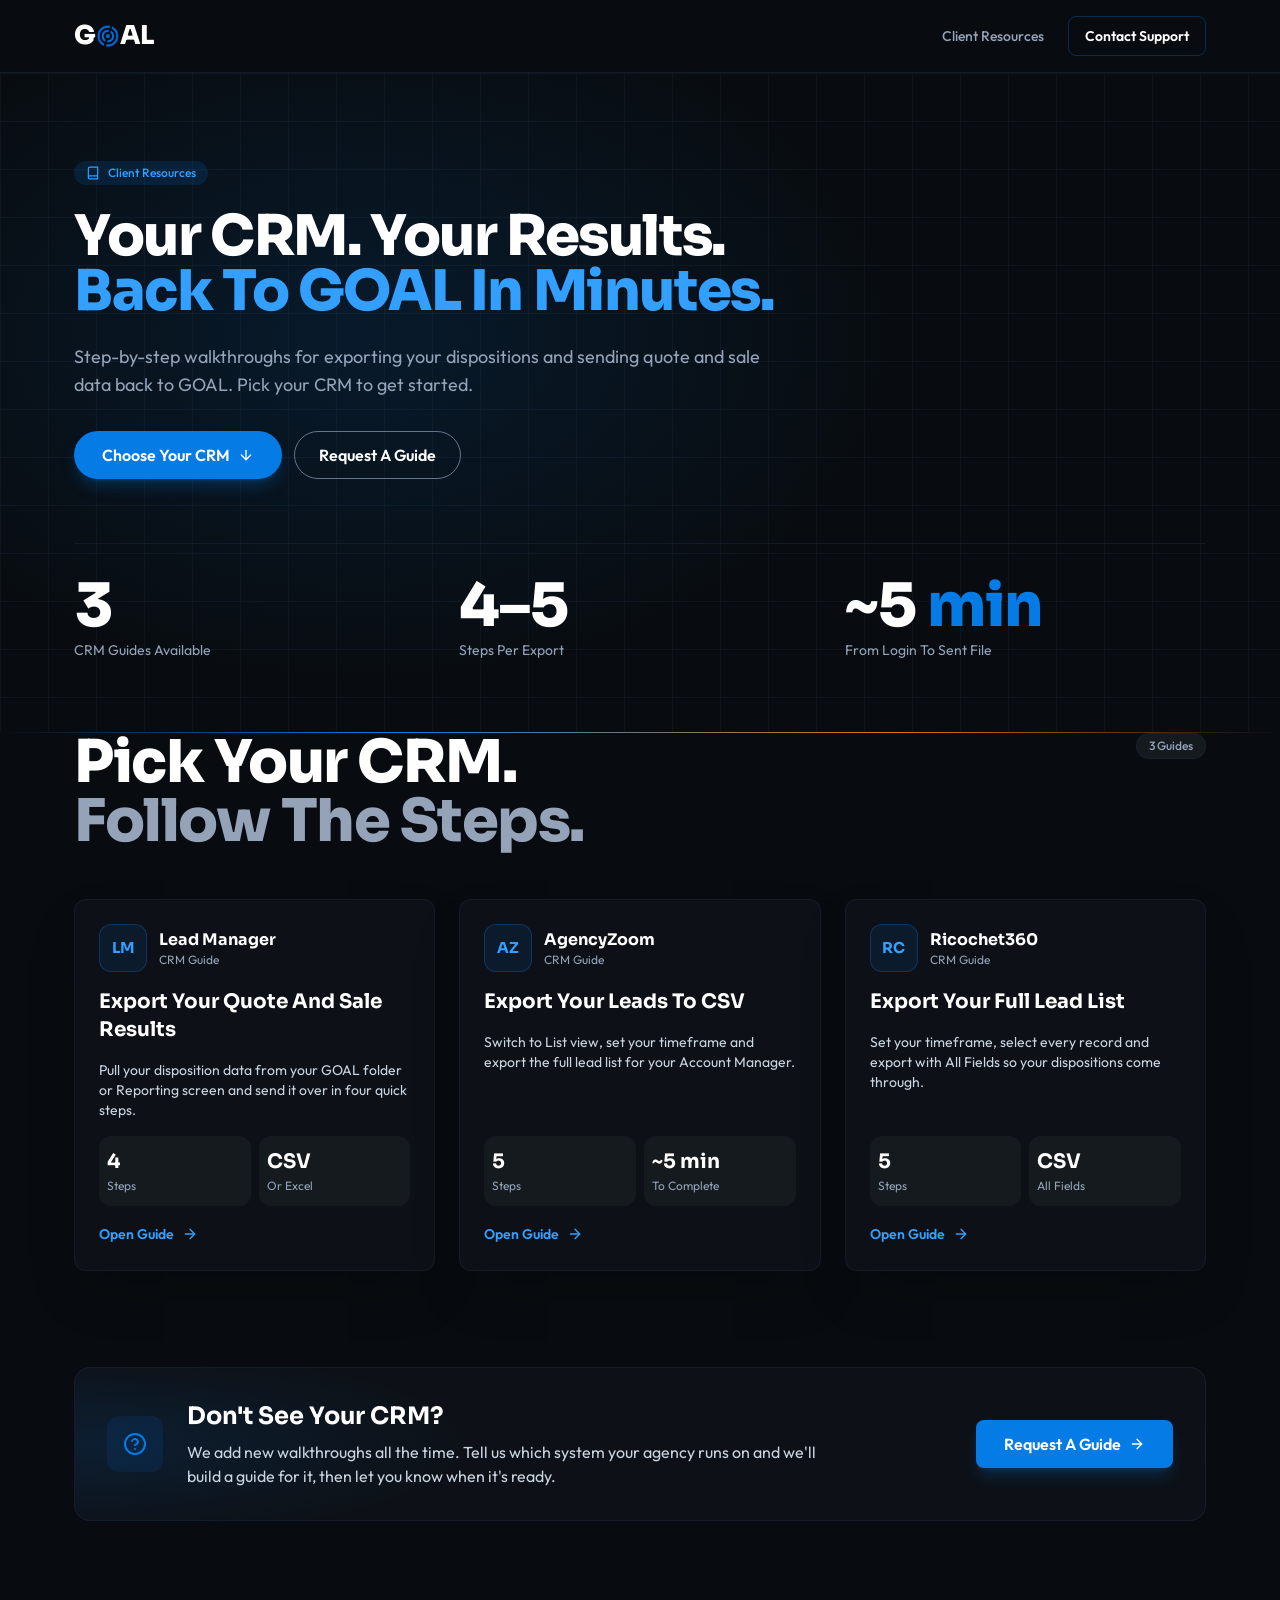
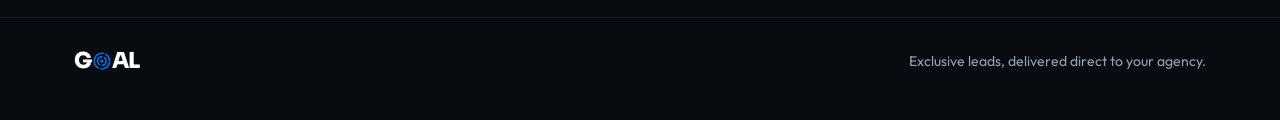
==== index.html @ 24ec017e "Initial commit: lead export guides for Stephanie Ko Co-Authored-By: Claude Opus 5.5 <noreply@anthrop" ====
<!DOCTYPE html>
<html lang="en">
<head>
<meta charset="UTF-8">
<meta name="viewport" content="width=device-width, initial-scale=1.0">
<title>GOAL — Client Guides</title>
<meta name="description" content="Step-by-step guides for exporting your dispositions and sending quote and sale data back to GOAL.">
<meta name="theme-color" content="#080c10">
<link rel="icon" type="image/png" href="assets/goal-mark.png">
<link rel="preconnect" href="https://fonts.googleapis.com">
<link rel="preconnect" href="https://fonts.gstatic.com" crossorigin>
<link href="https://fonts.googleapis.com/css2?family=Outfit:wght@400;500;600&family=Sora:wght@600;700;800&display=swap" rel="stylesheet">
<link rel="stylesheet" href="assets/goal.css">
</head>
<body>

<header class="site-header">
  <div class="container">
    <a class="logo" href="index.html" aria-label="GOAL Client Guides home">G<img src="assets/goal-mark.png" alt="">AL</a>
    <nav aria-label="Primary">
      <span class="meta">Client Resources</span>
      <a class="btn btn-outline btn-sm" href="mailto:support@checkoutgoal.com">Contact Support</a>
    </nav>
  </div>
</header>

<section class="hero">
  <div class="container">
    <span class="badge">
      <svg viewBox="0 0 24 24" fill="none" stroke="currentColor" stroke-width="2" stroke-linecap="round" stroke-linejoin="round" aria-hidden="true"><path d="M4 19.5v-15A2.5 2.5 0 0 1 6.5 2H20v20H6.5a2.5 2.5 0 0 1 0-5H20"/></svg>
      Client Resources
    </span>
    <h1 class="display-lg">Your CRM. Your Results.<br><span class="accent">Back To GOAL In Minutes.</span></h1>
    <p class="lead">Step-by-step walkthroughs for exporting your dispositions and sending quote and sale data back to GOAL. Pick your CRM to get started.</p>
    <div class="actions">
      <a class="btn btn-primary btn-pill" href="#guides">Choose Your CRM
        <svg viewBox="0 0 24 24" fill="none" stroke="currentColor" stroke-width="2" stroke-linecap="round" stroke-linejoin="round" aria-hidden="true"><path d="M12 5v14"/><path d="m19 12-7 7-7-7"/></svg>
      </a>
      <a class="btn btn-ghost btn-pill" href="#request">Request A Guide</a>
    </div>
    <div class="stats">
      <div class="stat"><div class="value">3</div><div class="label">CRM Guides Available</div></div>
      <div class="stat"><div class="value">4–5</div><div class="label">Steps Per Export</div></div>
      <div class="stat"><div class="value">~5<span> min</span></div><div class="label">From Login To Sent File</div></div>
    </div>
  </div>
</section>

<div class="divider" aria-hidden="true"></div>

<main id="guides" class="container">
  <div class="section-head">
    <h2 class="display-xl">Pick Your CRM.<br><span class="muted">Follow The Steps.</span></h2>
    <span class="badge neutral">3 Guides</span>
  </div>

  <div class="grid">

    <a class="guide-card" href="lead-manager-export.html">
      <div class="toprow">
        <div class="mono" aria-hidden="true">LM</div>
        <div class="crm"><span class="name">Lead Manager</span><small>CRM Guide</small></div>
      </div>
      <h3>Export Your Quote And Sale Results</h3>
      <p>Pull your disposition data from your GOAL folder or Reporting screen and send it over in four quick steps.</p>
      <div class="tiles">
        <div class="tile"><span class="v">4</span><span class="l">Steps</span></div>
        <div class="tile"><span class="v">CSV</span><span class="l">Or Excel</span></div>
      </div>
      <span class="open-link">Open Guide
        <svg viewBox="0 0 24 24" fill="none" stroke="currentColor" stroke-width="2" stroke-linecap="round" stroke-linejoin="round" aria-hidden="true"><path d="M5 12h14"/><path d="m12 5 7 7-7 7"/></svg>
      </span>
    </a>

    <a class="guide-card" href="agencyzoom-export.html">
      <div class="toprow">
        <div class="mono" aria-hidden="true">AZ</div>
        <div class="crm"><span class="name">AgencyZoom</span><small>CRM Guide</small></div>
      </div>
      <h3>Export Your Leads To CSV</h3>
      <p>Switch to List view, set your timeframe and export the full lead list for your Account Manager.</p>
      <div class="tiles">
        <div class="tile"><span class="v">5</span><span class="l">Steps</span></div>
        <div class="tile"><span class="v">~5 min</span><span class="l">To Complete</span></div>
      </div>
      <span class="open-link">Open Guide
        <svg viewBox="0 0 24 24" fill="none" stroke="currentColor" stroke-width="2" stroke-linecap="round" stroke-linejoin="round" aria-hidden="true"><path d="M5 12h14"/><path d="m12 5 7 7-7 7"/></svg>
      </span>
    </a>

    <a class="guide-card" href="ricochet-export.html">
      <div class="toprow">
        <div class="mono" aria-hidden="true">RC</div>
        <div class="crm"><span class="name">Ricochet360</span><small>CRM Guide</small></div>
      </div>
      <h3>Export Your Full Lead List</h3>
      <p>Set your timeframe, select every record and export with All Fields so your dispositions come through.</p>
      <div class="tiles">
        <div class="tile"><span class="v">5</span><span class="l">Steps</span></div>
        <div class="tile"><span class="v">CSV</span><span class="l">All Fields</span></div>
      </div>
      <span class="open-link">Open Guide
        <svg viewBox="0 0 24 24" fill="none" stroke="currentColor" stroke-width="2" stroke-linecap="round" stroke-linejoin="round" aria-hidden="true"><path d="M5 12h14"/><path d="m12 5 7 7-7 7"/></svg>
      </span>
    </a>

  </div>

  <section id="request" class="panel section">
    <div class="icon-tile lg">
      <svg viewBox="0 0 24 24" fill="none" stroke="currentColor" stroke-width="2" stroke-linecap="round" stroke-linejoin="round" aria-hidden="true"><circle cx="12" cy="12" r="10"/><path d="M9.09 9a3 3 0 0 1 5.83 1c0 2-3 3-3 3"/><path d="M12 17h.01"/></svg>
    </div>
    <div class="text">
      <h2>Don't See Your CRM?</h2>
      <p>We add new walkthroughs all the time. Tell us which system your agency runs on and we'll build a guide for it, then let you know when it's ready.</p>
    </div>
    <a class="btn btn-primary" href="mailto:support@checkoutgoal.com?subject=CRM%20guide%20request">Request A Guide
      <svg viewBox="0 0 24 24" fill="none" stroke="currentColor" stroke-width="2" stroke-linecap="round" stroke-linejoin="round" aria-hidden="true"><path d="M5 12h14"/><path d="m12 5 7 7-7 7"/></svg>
    </a>
  </section>
</main>

<footer class="site-footer">
  <div class="container">
    <span class="logo sm">G<img src="assets/goal-mark.png" alt="O">AL</span>
    <p>Exclusive leads, delivered direct to your agency.</p>
  </div>
</footer>

</body>
</html>
---- assets/goal.css ----
/* ==========================================================================
   GOAL design system — shared styles for the Client Guides site
   Tokens from the GOAL design system (dark theme default).
   ========================================================================== */
:root{
  --ground:#080c10; --surface:#0d1117; --surface-raised:#151a1e;
  --border-subtle:rgba(30,41,59,.5); --border-strong:#64748b;
  --ink:#ffffff; --ink-soft:#cbd5e1; --ink-muted:#94a3b8;
  --brand:#057be5; --brand-hover:#1a8cf0; --brand-text:#339fff;
  --brand-tint:rgba(5,123,229,.1); --brand-tint-strong:rgba(5,123,229,.15);
  --brand-border:rgba(5,123,229,.3);
  --accent-amber:#d97706; --success:#22c55e;

  /* light tokens, used for product mockups and example exports */
  --l-ground:#f6f8fc; --l-surface:#ffffff; --l-raised:#ebf0f9; --l-border:#dbe2ec;
  --l-ink:#001020; --l-ink-soft:#334155; --l-ink-muted:#475569;
  --l-brand-text:#0569c4; --l-brand-tint:rgba(5,123,229,.08); --l-success:#15803d;

  --font-display:Sora,"Sora Fallback",system-ui,sans-serif;
  --font-sans:Outfit,"Outfit Fallback",system-ui,sans-serif;

  --radius-xs:4px; --radius-sm:8px; --radius-md:12px; --radius-lg:16px; --radius-full:9999px;

  --shadow-lg:0 20px 25px -5px rgba(0,0,0,.1),0 8px 10px -6px rgba(0,0,0,.1);
  --shadow-card:0 25px 50px -12px rgba(0,0,0,.25);
  --shadow-brand:0 10px 15px -3px rgba(5,123,229,.25),0 4px 6px -4px rgba(5,123,229,.25);
  --glow-brand:0 0 28px -8px rgba(5,123,229,.55);

  --container:1180px;
}

*{box-sizing:border-box;}
html,body{margin:0;padding:0;}
body{background:var(--ground);color:var(--ink);font-family:var(--font-sans);
  font-size:16px;line-height:24px;-webkit-font-smoothing:antialiased;text-rendering:optimizeLegibility;}
h1,h2,h3,p{margin:0;}
img{display:block;}
a{color:var(--brand-text);}
a:hover{color:var(--ink);}
a:focus-visible,button:focus-visible{outline:2px solid var(--brand-text);outline-offset:2px;}
strong{color:var(--ink);font-weight:600;}

.container{max-width:var(--container);margin:0 auto;padding:0 24px;}
@media (max-width:600px){ .container{padding:0 16px;} }

/* ---------- Logo ---------- */
.logo{display:inline-flex;align-items:center;color:var(--ink);text-decoration:none;
  font-family:var(--font-display);font-weight:800;font-size:26px;line-height:1;letter-spacing:-.5px;}
.logo:hover{color:var(--ink);}
.logo img{width:22px;height:22px;margin:0 1px;}
.logo.sm{font-size:22px;}
.logo.sm img{width:18px;height:18px;}

/* ---------- Header ---------- */
.site-header{border-bottom:1px solid var(--border-subtle);}
.site-header .container{min-height:72px;display:flex;align-items:center;justify-content:space-between;
  gap:16px;flex-wrap:wrap;padding-top:12px;padding-bottom:12px;}
.site-header .left{display:flex;align-items:center;gap:24px;flex-wrap:wrap;}
.site-header .meta{font-size:14px;line-height:20px;font-weight:500;color:var(--ink-muted);}
.site-header nav{display:flex;align-items:center;gap:24px;flex-wrap:wrap;}

/* ---------- Buttons ---------- */
.btn{display:inline-flex;align-items:center;gap:8px;min-height:48px;padding:0 28px;
  border-radius:var(--radius-sm);font-family:var(--font-sans);font-size:16px;font-weight:600;
  text-decoration:none;white-space:nowrap;transition:background .15s,border-color .15s,color .15s;}
.btn svg{width:16px;height:16px;flex-shrink:0;}
.btn-primary{background:var(--brand);color:#fff;box-shadow:var(--shadow-brand);}
.btn-primary:hover{background:var(--brand-hover);color:#fff;}
.btn-ghost{border:1px solid var(--border-strong);color:var(--ink);padding:0 24px;}
.btn-ghost:hover{background:var(--brand-tint);color:var(--ink);}
.btn-pill{border-radius:var(--radius-full);}
.btn-sm{min-height:40px;padding:0 16px;font-size:14px;}
.btn-outline{border:1px solid var(--brand-border);color:var(--ink);}
.btn-outline:hover{background:var(--brand-tint);color:var(--ink);}
.back-link{display:inline-flex;align-items:center;gap:8px;min-height:40px;padding:0 14px;
  border:1px solid var(--border-subtle);border-radius:var(--radius-sm);background:var(--surface);
  color:var(--ink);font-size:14px;font-weight:600;text-decoration:none;}
.back-link:hover{border-color:var(--border-strong);color:var(--ink);}
.back-link svg{width:16px;height:16px;}

/* ---------- Hero ---------- */
.hero{background-color:var(--ground);
  background-image:radial-gradient(ellipse 60% 75% at 28% 40%,rgba(5,123,229,.13),rgba(5,123,229,0) 70%),
    linear-gradient(rgba(30,41,59,.28) 1px,transparent 1px),
    linear-gradient(90deg,rgba(30,41,59,.28) 1px,transparent 1px);
  background-size:100% 100%,48px 48px,48px 48px;}
.hero .container{padding-top:88px;padding-bottom:72px;display:flex;flex-direction:column;gap:24px;}
.badge{align-self:flex-start;display:inline-flex;align-items:center;gap:8px;padding:4px 12px;
  border-radius:var(--radius-full);background:var(--brand-tint-strong);color:var(--brand-text);
  font-size:12px;line-height:16px;font-weight:500;}
.badge svg{width:14px;height:14px;}
.badge.neutral{background:var(--surface-raised);color:var(--ink-muted);border:1px solid var(--border-subtle);}
.badge.outline{background:none;border:1px solid var(--border-strong);color:var(--ink-soft);}
.display-lg{font-family:var(--font-display);font-weight:800;font-size:clamp(38px,5.2vw,56px);
  line-height:.98;letter-spacing:-1.4px;max-width:18ch;}
.display-lg .accent{color:var(--brand-text);}
.display-xl{font-family:var(--font-display);font-weight:800;font-size:clamp(34px,4.6vw,60px);
  line-height:1;letter-spacing:-1.5px;}
.display-xl .muted{color:var(--ink-muted);}
.lead{max-width:60ch;font-size:18px;line-height:28px;color:var(--ink-muted);}
.lead strong{color:var(--ink);}
.actions{display:flex;flex-wrap:wrap;gap:12px;margin-top:8px;}
.chips{display:flex;flex-wrap:wrap;gap:8px;margin-top:8px;}
.chip{display:inline-flex;align-items:center;gap:8px;padding:8px 14px;border-radius:var(--radius-full);
  border:1px solid var(--border-subtle);background:var(--surface);font-size:14px;line-height:20px;color:var(--ink-soft);}
.chip svg{width:16px;height:16px;stroke:var(--brand);}

/* hero stats */
.stats{display:grid;grid-template-columns:repeat(auto-fit,minmax(200px,1fr));gap:24px;
  margin-top:40px;padding-top:32px;border-top:1px solid var(--border-subtle);}
.stat{display:flex;flex-direction:column;gap:4px;}
.stat .value{font-family:var(--font-display);font-weight:800;font-size:60px;line-height:60px;
  letter-spacing:-1.5px;font-variant-numeric:tabular-nums;}
.stat .value span{color:var(--brand);}
.stat .label{font-size:14px;line-height:20px;color:var(--ink-muted);}
@media (max-width:600px){ .stat .value{font-size:48px;line-height:52px;} }

.divider{height:1px;background:linear-gradient(90deg,rgba(5,123,229,0),var(--brand) 30%,var(--accent-amber) 70%,rgba(217,119,6,0));}

/* ---------- Sections ---------- */
main{padding-top:96px;}
.section-head{display:flex;flex-wrap:wrap;align-items:flex-end;justify-content:space-between;gap:16px;margin-bottom:48px;}
.section{margin-top:96px;}
.section > .lead{margin:24px 0 48px;}
@media (max-width:600px){ main{padding-top:64px;} .section{margin-top:64px;} }

/* ---------- Guide cards (landing) ---------- */
.grid{display:grid;grid-template-columns:repeat(auto-fit,minmax(300px,1fr));gap:24px;}
@media (max-width:360px){ .grid{grid-template-columns:1fr;} }
.guide-card{display:flex;flex-direction:column;gap:16px;padding:24px;border-radius:var(--radius-md);
  background:var(--surface);border:1px solid var(--border-subtle);box-shadow:var(--shadow-card);
  color:var(--ink);text-decoration:none;transition:border-color .18s ease,transform .18s ease;}
.guide-card:hover{border-color:rgba(5,123,229,.55);transform:translateY(-3px);color:var(--ink);}
.guide-card:hover .open-link{color:var(--ink);}
.guide-card .toprow{display:flex;align-items:center;gap:12px;}
.mono{width:48px;height:48px;flex-shrink:0;border-radius:var(--radius-md);background:var(--brand-tint);
  border:1px solid var(--brand-border);display:flex;align-items:center;justify-content:center;
  font-family:var(--font-display);font-weight:700;font-size:15px;color:var(--brand-text);}
.crm{display:flex;flex-direction:column;}
.crm .name{font-family:var(--font-display);font-weight:700;font-size:16px;line-height:24px;}
.crm small{font-size:12px;line-height:16px;color:var(--ink-muted);}
.guide-card h3{font-family:var(--font-display);font-weight:700;font-size:20px;line-height:28px;}
.guide-card p{font-size:14px;line-height:20px;color:var(--ink-soft);}
.tiles{display:grid;grid-template-columns:repeat(2,minmax(0,1fr));gap:8px;margin-top:auto;}
.tile{padding:12px 8px;border-radius:var(--radius-md);background:var(--surface-raised);display:flex;flex-direction:column;gap:2px;}
.tile .v{font-family:var(--font-display);font-weight:700;font-size:20px;line-height:28px;}
.tile .l{font-size:12px;line-height:16px;color:var(--ink-muted);}
.open-link{display:inline-flex;align-items:center;gap:8px;font-size:14px;font-weight:600;color:var(--brand-text);transition:color .15s;}
.open-link svg{width:16px;height:16px;}

/* ---------- CTA / callout panels ---------- */
.panel{padding:32px;border-radius:var(--radius-lg);background-color:var(--surface);
  background-image:radial-gradient(ellipse 50% 90% at 0% 50%,rgba(5,123,229,.13),rgba(5,123,229,0) 70%);
  border:1px solid var(--border-subtle);display:flex;flex-wrap:wrap;align-items:center;gap:24px;}
.panel .text{flex:999 1 420px;min-width:0;display:flex;flex-direction:column;gap:8px;}
.panel h2{font-family:var(--font-display);font-weight:700;font-size:24px;line-height:32px;}
.panel p{max-width:60ch;color:var(--ink-soft);}
.panel .btn{flex:0 0 auto;}
@media (max-width:600px){ .panel{padding:24px;} .panel .text{flex-basis:100%;} }

.icon-tile{width:48px;height:48px;flex-shrink:0;border-radius:var(--radius-md);background:var(--brand-tint);
  display:flex;align-items:center;justify-content:center;color:var(--brand);}
.icon-tile svg{width:20px;height:20px;}
.icon-tile.lg{width:56px;height:56px;}
.icon-tile.lg svg{width:24px;height:24px;}
.icon-tile.amber{background:rgba(217,119,6,.12);color:var(--accent-amber);}

.card{padding:24px;border-radius:var(--radius-md);background:var(--surface);border:1px solid var(--border-subtle);}
.callout{display:flex;gap:16px;align-items:flex-start;}
.callout .body{flex:1;min-width:0;display:flex;flex-direction:column;gap:8px;}
.callout h2{font-family:var(--font-display);font-weight:700;font-size:20px;line-height:28px;}
.callout p{color:var(--ink-soft);}
.callout.warn{border-color:rgba(217,119,6,.45);}
.callout.info{background:var(--brand-tint);border-color:var(--brand-border);}
.callout.intro{padding:32px;flex-wrap:wrap;gap:24px;}
.callout.intro h2{font-size:24px;line-height:32px;}
.callout.intro p{max-width:70ch;}
.callouts{margin-top:48px;display:grid;grid-template-columns:repeat(auto-fit,minmax(320px,1fr));gap:24px;}
@media (max-width:360px){ .callouts{grid-template-columns:1fr;} }

/* ---------- Steps ---------- */
.steps{list-style:none;margin:0;padding:0;display:flex;flex-direction:column;gap:24px;}
.steps.narrow{max-width:900px;}
.step{display:flex;gap:24px;}
.step-num{width:48px;height:48px;flex-shrink:0;border-radius:var(--radius-md);background:var(--brand);color:#fff;
  display:flex;align-items:center;justify-content:center;font-family:var(--font-display);font-weight:700;
  font-size:20px;box-shadow:var(--shadow-brand);}
.step-body{flex:1;min-width:0;padding:24px;border-radius:var(--radius-md);background:var(--surface);
  border:1px solid var(--border-subtle);display:flex;flex-direction:column;gap:8px;}
.step-body h3,.step-head h3{font-family:var(--font-display);font-weight:700;font-size:20px;line-height:28px;}
.step-body > p,.step-copy > p{color:var(--ink-soft);}
@media (max-width:600px){ .step{gap:12px;} .step-num{width:40px;height:40px;font-size:18px;} .step-body{padding:20px;} }

.options{display:grid;grid-template-columns:repeat(auto-fit,minmax(240px,1fr));gap:8px;margin-top:8px;}
.option{padding:16px;border-radius:var(--radius-md);background:var(--surface-raised);display:flex;flex-direction:column;gap:8px;}
.option .t{font-family:var(--font-display);font-weight:700;font-size:16px;line-height:24px;}
.option .d{font-size:14px;line-height:20px;color:var(--ink-muted);}

.note{margin-top:8px;padding:12px 16px;border-radius:var(--radius-md);background:var(--surface-raised);
  display:flex;gap:12px;align-items:flex-start;}
.note svg{width:16px;height:16px;flex-shrink:0;margin-top:2px;stroke:var(--brand);}
.note p{font-size:14px;line-height:20px;color:var(--ink-muted);}
.note.warn{border:1px solid rgba(217,119,6,.45);}
.note.warn svg{stroke:var(--accent-amber);}
.note.warn p{color:var(--ink-soft);}

.sendto{margin-top:8px;padding:16px;border-radius:var(--radius-md);background:var(--brand-tint);
  border:1px solid var(--brand-border);box-shadow:var(--glow-brand);display:flex;flex-wrap:wrap;align-items:center;gap:16px;}
.sendto .icon-tile{background:var(--brand-tint-strong);}
.sendto .who{flex:999 1 240px;min-width:0;display:flex;flex-direction:column;gap:2px;}
.sendto .k{font-size:12px;line-height:16px;color:var(--ink-muted);}
.sendto .n{font-family:var(--font-display);font-weight:700;font-size:16px;line-height:24px;}
.sendto a{font-size:14px;line-height:20px;overflow-wrap:anywhere;}

/* illustrated steps (AgencyZoom) */
.step-row{padding:24px;border-radius:var(--radius-md);background:var(--surface);border:1px solid var(--border-subtle);
  display:flex;flex-wrap:wrap;gap:32px;align-items:center;}
.step-copy{flex:1 1 360px;min-width:0;display:flex;flex-direction:column;gap:12px;}
.step-head{display:flex;align-items:center;gap:16px;}
.mock{flex:1 1 360px;min-width:0;margin:0;padding:24px;border-radius:var(--radius-lg);background:var(--l-ground);
  color:var(--l-ink);min-height:220px;display:flex;font-size:14px;line-height:20px;}
@media (max-width:600px){ .step-row{padding:20px;gap:20px;} .step-copy,.mock{flex-basis:100%;} .mock{padding:16px;} }
.mock svg{width:16px;height:16px;flex-shrink:0;}
.m-box{background:var(--l-surface);border:1px solid var(--l-border);border-radius:var(--radius-md);}
.m-bar{border-radius:var(--radius-xs);background:var(--l-border);}
.m-item{padding:8px 12px;color:var(--l-ink-muted);}
.m-item.on{border-radius:6px;background:var(--l-brand-tint);color:var(--l-brand-text);font-weight:600;
  display:flex;align-items:center;justify-content:space-between;gap:8px;}
.m-item.fill{border-radius:var(--radius-sm);background:var(--brand);color:#fff;font-weight:600;box-shadow:var(--shadow-brand);}
.m-menu{padding:4px;border-radius:var(--radius-sm);background:var(--l-surface);border:1px solid var(--l-border);
  box-shadow:var(--shadow-lg);display:flex;flex-direction:column;}
.m-btn{display:inline-flex;align-items:center;gap:6px;padding:8px 14px;border-radius:var(--radius-sm);
  background:var(--brand);color:#fff;font-weight:600;}

/* ---------- Example export table (light mockup) ---------- */
.sheet{border-radius:var(--radius-lg);background:var(--l-surface);color:var(--l-ink);overflow:hidden;box-shadow:var(--shadow-lg);}
.sheet .titlebar{display:flex;align-items:center;gap:8px;padding:12px 16px;background:var(--l-raised);border-bottom:1px solid var(--l-border);}
.sheet .titlebar i{width:10px;height:10px;border-radius:50%;background:#94a3b8;}
.sheet .titlebar span{margin-left:8px;font-size:12px;line-height:16px;font-weight:500;color:var(--l-ink-muted);}
.sheet .scroll{overflow-x:auto;}
.sheet table{width:100%;border-collapse:collapse;font-size:14px;line-height:20px;}
.sheet th,.sheet td{padding:12px 16px;border-bottom:1px solid var(--l-border);text-align:left;white-space:nowrap;}
.sheet tbody tr:last-child td{border-bottom:none;}
.sheet th{font-size:12px;font-weight:600;color:var(--l-ink-muted);}
.sheet tbody{font-variant-numeric:tabular-nums;}
.sheet .hi{background:var(--l-brand-tint);font-weight:700;}
.sheet th.hi{color:var(--l-brand-text);}
.sheet .sold{color:var(--l-success);}
.sheet .quote{color:var(--l-brand-text);}
.sheet .nm{font-weight:600;}
.sheet .dim{color:var(--l-ink-muted);}
.sheet .src-out{display:inline-flex;padding:2px 10px;border-radius:var(--radius-full);background:var(--l-raised);
  color:var(--l-ink-muted);font-size:12px;line-height:16px;font-weight:500;}
.sheet .foot{display:flex;align-items:flex-start;gap:8px;padding:16px;background:var(--l-ground);border-top:1px solid var(--l-border);}
.sheet .foot svg{width:16px;height:16px;flex-shrink:0;margin-top:2px;stroke:var(--brand);}
.sheet .foot p{font-size:14px;line-height:20px;color:var(--l-ink-soft);}
.sheet .foot strong{color:var(--l-ink);}

/* ---------- Footer ---------- */
.site-footer{margin-top:96px;border-top:1px solid var(--border-subtle);}
.site-footer .container{padding-top:32px;padding-bottom:48px;display:flex;flex-wrap:wrap;align-items:center;justify-content:space-between;gap:16px;}
.site-footer p{font-size:14px;line-height:20px;color:var(--ink-muted);}

/* ---------- Print: light ground for PDFs sent to clients ---------- */
@media print{
  :root{--ground:#fff;--surface:#fff;--surface-raised:#f1f5f9;--border-subtle:#dbe2ec;
    --ink:#001020;--ink-soft:#334155;--ink-muted:#475569;--brand-text:#0569c4;}
  body{-webkit-print-color-adjust:exact;print-color-adjust:exact;}
  .hero{background-image:none;}
  .back-link,.site-header nav,.cta-panel{display:none;}
  .guide-card,.step,.step-row,.sheet,.callout,.sendto{break-inside:avoid;box-shadow:none;}
  main{padding-top:40px;} .section{margin-top:48px;}
}
@media (prefers-reduced-motion:reduce){ .guide-card,.btn{transition:none;} .guide-card:hover{transform:none;} }
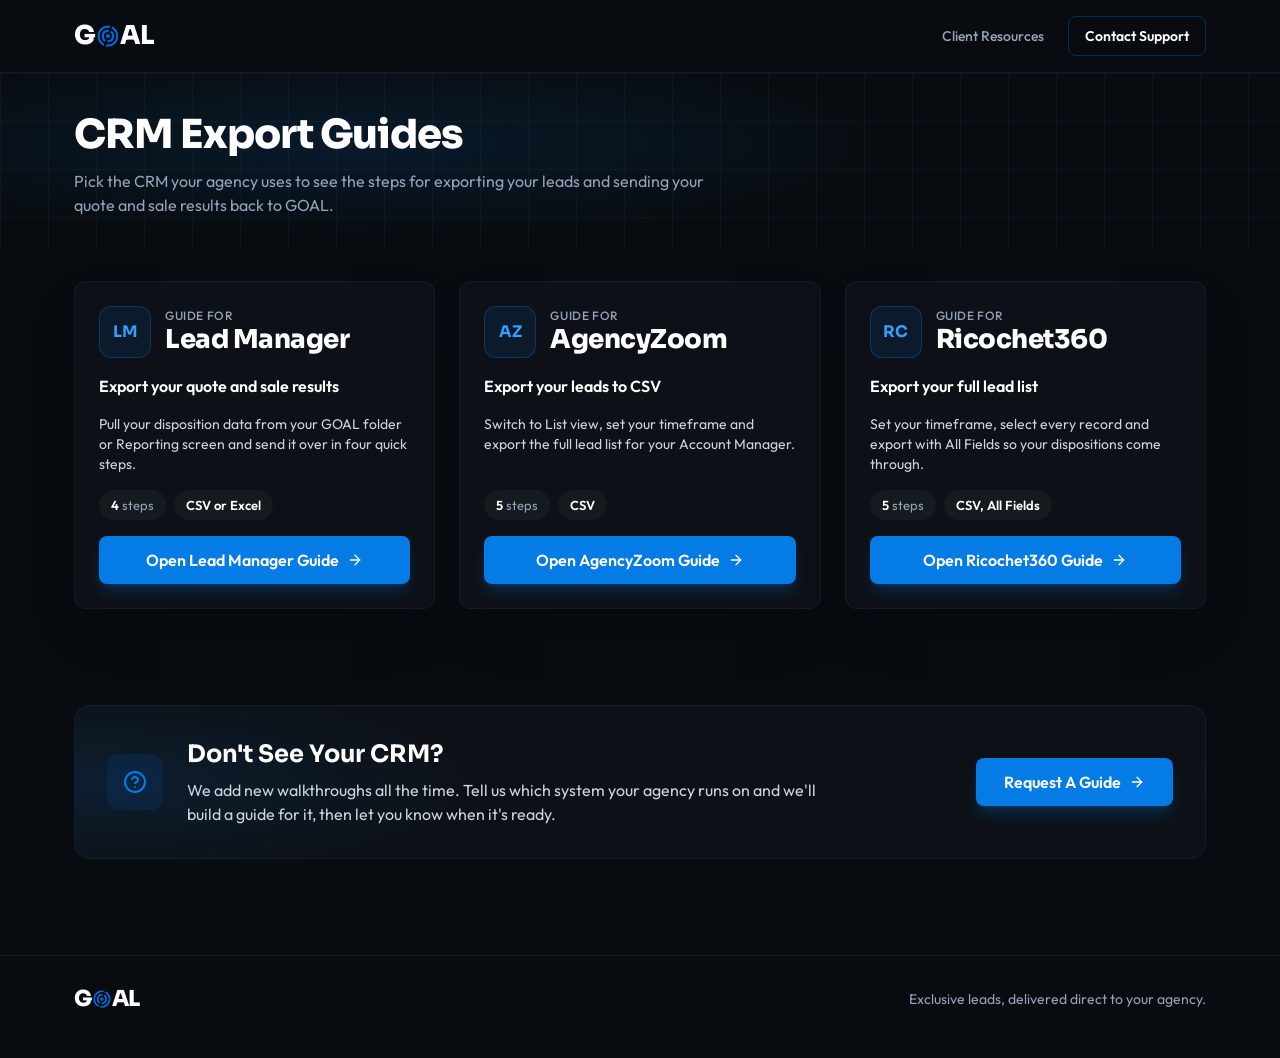
==== commit c819f04e: "Match homepage layout to the updated live version Compact hero, larger CRM names, fact pills and a f" ====
--- a/index.html
+++ b/index.html
@@ -24,50 +24,28 @@
   </div>
 </header>
 
-<section class="hero">
+<section class="hero compact">
   <div class="container">
-    <span class="badge">
-      <svg viewBox="0 0 24 24" fill="none" stroke="currentColor" stroke-width="2" stroke-linecap="round" stroke-linejoin="round" aria-hidden="true"><path d="M4 19.5v-15A2.5 2.5 0 0 1 6.5 2H20v20H6.5a2.5 2.5 0 0 1 0-5H20"/></svg>
-      Client Resources
-    </span>
-    <h1 class="display-lg">Your CRM. Your Results.<br><span class="accent">Back To GOAL In Minutes.</span></h1>
-    <p class="lead">Step-by-step walkthroughs for exporting your dispositions and sending quote and sale data back to GOAL. Pick your CRM to get started.</p>
-    <div class="actions">
-      <a class="btn btn-primary btn-pill" href="#guides">Choose Your CRM
-        <svg viewBox="0 0 24 24" fill="none" stroke="currentColor" stroke-width="2" stroke-linecap="round" stroke-linejoin="round" aria-hidden="true"><path d="M12 5v14"/><path d="m19 12-7 7-7-7"/></svg>
-      </a>
-      <a class="btn btn-ghost btn-pill" href="#request">Request A Guide</a>
-    </div>
-    <div class="stats">
-      <div class="stat"><div class="value">3</div><div class="label">CRM Guides Available</div></div>
-      <div class="stat"><div class="value">4–5</div><div class="label">Steps Per Export</div></div>
-      <div class="stat"><div class="value">~5<span> min</span></div><div class="label">From Login To Sent File</div></div>
-    </div>
+    <h1 class="display-md">CRM Export Guides</h1>
+    <p class="lead">Pick the CRM your agency uses to see the steps for exporting your leads and sending your quote and sale results back to GOAL.</p>
   </div>
 </section>
 
-<div class="divider" aria-hidden="true"></div>
-
-<main id="guides" class="container">
-  <div class="section-head">
-    <h2 class="display-xl">Pick Your CRM.<br><span class="muted">Follow The Steps.</span></h2>
-    <span class="badge neutral">3 Guides</span>
-  </div>
-
+<main id="guides" class="container landing">
   <div class="grid">
 
     <a class="guide-card" href="lead-manager-export.html">
       <div class="toprow">
         <div class="mono" aria-hidden="true">LM</div>
-        <div class="crm"><span class="name">Lead Manager</span><small>CRM Guide</small></div>
+        <div class="crm"><small>Guide for</small><h2 class="name">Lead Manager</h2></div>
       </div>
-      <h3>Export Your Quote And Sale Results</h3>
+      <p class="task">Export your quote and sale results</p>
       <p>Pull your disposition data from your GOAL folder or Reporting screen and send it over in four quick steps.</p>
-      <div class="tiles">
-        <div class="tile"><span class="v">4</span><span class="l">Steps</span></div>
-        <div class="tile"><span class="v">CSV</span><span class="l">Or Excel</span></div>
-      </div>
-      <span class="open-link">Open Guide
+      <ul class="facts">
+        <li><strong>4</strong> steps</li>
+        <li><strong>CSV or Excel</strong></li>
+      </ul>
+      <span class="btn btn-primary open-btn">Open Lead Manager Guide
         <svg viewBox="0 0 24 24" fill="none" stroke="currentColor" stroke-width="2" stroke-linecap="round" stroke-linejoin="round" aria-hidden="true"><path d="M5 12h14"/><path d="m12 5 7 7-7 7"/></svg>
       </span>
     </a>
@@ -75,15 +53,15 @@
     <a class="guide-card" href="agencyzoom-export.html">
       <div class="toprow">
         <div class="mono" aria-hidden="true">AZ</div>
-        <div class="crm"><span class="name">AgencyZoom</span><small>CRM Guide</small></div>
+        <div class="crm"><small>Guide for</small><h2 class="name">AgencyZoom</h2></div>
       </div>
-      <h3>Export Your Leads To CSV</h3>
+      <p class="task">Export your leads to CSV</p>
       <p>Switch to List view, set your timeframe and export the full lead list for your Account Manager.</p>
-      <div class="tiles">
-        <div class="tile"><span class="v">5</span><span class="l">Steps</span></div>
-        <div class="tile"><span class="v">~5 min</span><span class="l">To Complete</span></div>
-      </div>
-      <span class="open-link">Open Guide
+      <ul class="facts">
+        <li><strong>5</strong> steps</li>
+        <li><strong>CSV</strong></li>
+      </ul>
+      <span class="btn btn-primary open-btn">Open AgencyZoom Guide
         <svg viewBox="0 0 24 24" fill="none" stroke="currentColor" stroke-width="2" stroke-linecap="round" stroke-linejoin="round" aria-hidden="true"><path d="M5 12h14"/><path d="m12 5 7 7-7 7"/></svg>
       </span>
     </a>
@@ -91,15 +69,15 @@
     <a class="guide-card" href="ricochet-export.html">
       <div class="toprow">
         <div class="mono" aria-hidden="true">RC</div>
-        <div class="crm"><span class="name">Ricochet360</span><small>CRM Guide</small></div>
+        <div class="crm"><small>Guide for</small><h2 class="name">Ricochet360</h2></div>
       </div>
-      <h3>Export Your Full Lead List</h3>
+      <p class="task">Export your full lead list</p>
       <p>Set your timeframe, select every record and export with All Fields so your dispositions come through.</p>
-      <div class="tiles">
-        <div class="tile"><span class="v">5</span><span class="l">Steps</span></div>
-        <div class="tile"><span class="v">CSV</span><span class="l">All Fields</span></div>
-      </div>
-      <span class="open-link">Open Guide
+      <ul class="facts">
+        <li><strong>5</strong> steps</li>
+        <li><strong>CSV, All Fields</strong></li>
+      </ul>
+      <span class="btn btn-primary open-btn">Open Ricochet360 Guide
         <svg viewBox="0 0 24 24" fill="none" stroke="currentColor" stroke-width="2" stroke-linecap="round" stroke-linejoin="round" aria-hidden="true"><path d="M5 12h14"/><path d="m12 5 7 7-7 7"/></svg>
       </span>
     </a>
--- a/assets/goal.css
+++ b/assets/goal.css
@@ -85,6 +85,9 @@
     linear-gradient(90deg,rgba(30,41,59,.28) 1px,transparent 1px);
   background-size:100% 100%,48px 48px,48px 48px;}
 .hero .container{padding-top:88px;padding-bottom:72px;display:flex;flex-direction:column;gap:24px;}
+.hero.compact .container{padding-top:40px;padding-bottom:32px;gap:12px;}
+.hero.compact .lead{font-size:16px;line-height:24px;}
+@media (max-width:600px){ .hero.compact .container{padding-top:28px;padding-bottom:24px;} }
 .badge{align-self:flex-start;display:inline-flex;align-items:center;gap:8px;padding:4px 12px;
   border-radius:var(--radius-full);background:var(--brand-tint-strong);color:var(--brand-text);
   font-size:12px;line-height:16px;font-weight:500;}
@@ -94,6 +97,8 @@
 .display-lg{font-family:var(--font-display);font-weight:800;font-size:clamp(38px,5.2vw,56px);
   line-height:.98;letter-spacing:-1.4px;max-width:18ch;}
 .display-lg .accent{color:var(--brand-text);}
+.display-md{font-family:var(--font-display);font-weight:800;font-size:clamp(28px,3.4vw,40px);
+  line-height:1.1;letter-spacing:-1px;}
 .display-xl{font-family:var(--font-display);font-weight:800;font-size:clamp(34px,4.6vw,60px);
   line-height:1;letter-spacing:-1.5px;}
 .display-xl .muted{color:var(--ink-muted);}
@@ -105,16 +110,6 @@
   border:1px solid var(--border-subtle);background:var(--surface);font-size:14px;line-height:20px;color:var(--ink-soft);}
 .chip svg{width:16px;height:16px;stroke:var(--brand);}
 
-/* hero stats */
-.stats{display:grid;grid-template-columns:repeat(auto-fit,minmax(200px,1fr));gap:24px;
-  margin-top:40px;padding-top:32px;border-top:1px solid var(--border-subtle);}
-.stat{display:flex;flex-direction:column;gap:4px;}
-.stat .value{font-family:var(--font-display);font-weight:800;font-size:60px;line-height:60px;
-  letter-spacing:-1.5px;font-variant-numeric:tabular-nums;}
-.stat .value span{color:var(--brand);}
-.stat .label{font-size:14px;line-height:20px;color:var(--ink-muted);}
-@media (max-width:600px){ .stat .value{font-size:48px;line-height:52px;} }
-
 .divider{height:1px;background:linear-gradient(90deg,rgba(5,123,229,0),var(--brand) 30%,var(--accent-amber) 70%,rgba(217,119,6,0));}
 
 /* ---------- Sections ---------- */
@@ -123,6 +118,8 @@
 .section{margin-top:96px;}
 .section > .lead{margin:24px 0 48px;}
 @media (max-width:600px){ main{padding-top:64px;} .section{margin-top:64px;} }
+main.landing{padding-top:32px;}
+@media (max-width:600px){ main.landing{padding-top:24px;} }
 
 /* ---------- Guide cards (landing) ---------- */
 .grid{display:grid;grid-template-columns:repeat(auto-fit,minmax(300px,1fr));gap:24px;}
@@ -131,22 +128,22 @@
   background:var(--surface);border:1px solid var(--border-subtle);box-shadow:var(--shadow-card);
   color:var(--ink);text-decoration:none;transition:border-color .18s ease,transform .18s ease;}
 .guide-card:hover{border-color:rgba(5,123,229,.55);transform:translateY(-3px);color:var(--ink);}
-.guide-card:hover .open-link{color:var(--ink);}
-.guide-card .toprow{display:flex;align-items:center;gap:12px;}
-.mono{width:48px;height:48px;flex-shrink:0;border-radius:var(--radius-md);background:var(--brand-tint);
+.guide-card:hover .open-btn{background:var(--brand-hover);}
+.guide-card:focus-visible{outline:2px solid var(--brand-text);outline-offset:3px;}
+.guide-card .toprow{display:flex;align-items:center;gap:14px;}
+.mono{width:52px;height:52px;flex-shrink:0;border-radius:var(--radius-md);background:var(--brand-tint);
   border:1px solid var(--brand-border);display:flex;align-items:center;justify-content:center;
-  font-family:var(--font-display);font-weight:700;font-size:15px;color:var(--brand-text);}
+  font-family:var(--font-display);font-weight:700;font-size:16px;color:var(--brand-text);}
 .crm{display:flex;flex-direction:column;}
-.crm .name{font-family:var(--font-display);font-weight:700;font-size:16px;line-height:24px;}
-.crm small{font-size:12px;line-height:16px;color:var(--ink-muted);}
-.guide-card h3{font-family:var(--font-display);font-weight:700;font-size:20px;line-height:28px;}
+.crm small{font-size:12px;line-height:16px;font-weight:500;text-transform:uppercase;letter-spacing:.6px;color:var(--ink-muted);}
+.crm .name{font-family:var(--font-display);font-weight:800;font-size:26px;line-height:32px;letter-spacing:-.5px;}
+.guide-card .task{font-size:16px;line-height:24px;font-weight:600;color:var(--ink);}
 .guide-card p{font-size:14px;line-height:20px;color:var(--ink-soft);}
-.tiles{display:grid;grid-template-columns:repeat(2,minmax(0,1fr));gap:8px;margin-top:auto;}
-.tile{padding:12px 8px;border-radius:var(--radius-md);background:var(--surface-raised);display:flex;flex-direction:column;gap:2px;}
-.tile .v{font-family:var(--font-display);font-weight:700;font-size:20px;line-height:28px;}
-.tile .l{font-size:12px;line-height:16px;color:var(--ink-muted);}
-.open-link{display:inline-flex;align-items:center;gap:8px;font-size:14px;font-weight:600;color:var(--brand-text);transition:color .15s;}
-.open-link svg{width:16px;height:16px;}
+.facts{list-style:none;margin:0;padding:0;display:flex;flex-wrap:wrap;gap:8px;margin-top:auto;}
+.facts li{padding:6px 12px;border-radius:var(--radius-full);background:var(--surface-raised);
+  font-size:13px;line-height:18px;color:var(--ink-muted);}
+.facts strong{color:var(--ink);font-weight:600;}
+.open-btn{justify-content:center;width:100%;white-space:normal;text-align:center;}
 
 /* ---------- CTA / callout panels ---------- */
 .panel{padding:32px;border-radius:var(--radius-lg);background-color:var(--surface);
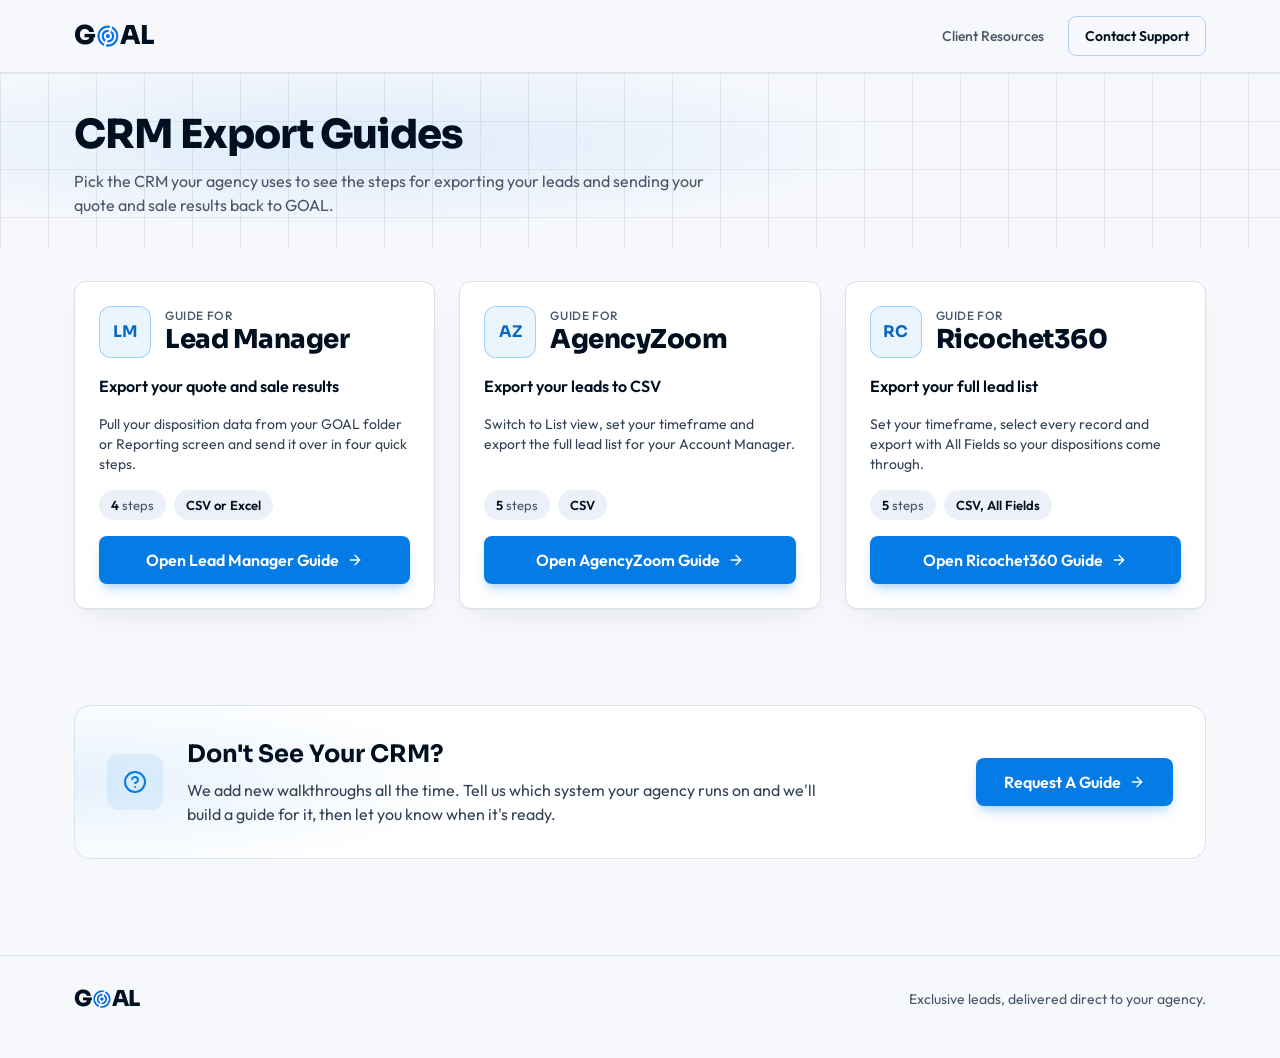
==== commit 6158d126: "Add automatic light theme that follows the system setting Light palette via prefers-color-scheme in " ====
--- a/index.html
+++ b/index.html
@@ -5,7 +5,9 @@
 <meta name="viewport" content="width=device-width, initial-scale=1.0">
 <title>GOAL — Client Guides</title>
 <meta name="description" content="Step-by-step guides for exporting your dispositions and sending quote and sale data back to GOAL.">
-<meta name="theme-color" content="#080c10">
+<meta name="color-scheme" content="dark light">
+<meta name="theme-color" content="#080c10" media="(prefers-color-scheme: dark)">
+<meta name="theme-color" content="#f6f8fc" media="(prefers-color-scheme: light)">
 <link rel="icon" type="image/png" href="assets/goal-mark.png">
 <link rel="preconnect" href="https://fonts.googleapis.com">
 <link rel="preconnect" href="https://fonts.gstatic.com" crossorigin>
--- a/assets/goal.css
+++ b/assets/goal.css
@@ -1,8 +1,10 @@
 /* ==========================================================================
    GOAL design system — shared styles for the Client Guides site
-   Tokens from the GOAL design system (dark theme default).
+   Tokens from the GOAL design system. Dark is the default; a light palette
+   takes over automatically when the visitor's OS/browser prefers light.
    ========================================================================== */
 :root{
+  color-scheme:dark light;
   --ground:#080c10; --surface:#0d1117; --surface-raised:#151a1e;
   --border-subtle:rgba(30,41,59,.5); --border-strong:#64748b;
   --ink:#ffffff; --ink-soft:#cbd5e1; --ink-muted:#94a3b8;
@@ -10,6 +12,9 @@
   --brand-tint:rgba(5,123,229,.1); --brand-tint-strong:rgba(5,123,229,.15);
   --brand-border:rgba(5,123,229,.3);
   --accent-amber:#d97706; --success:#22c55e;
+  --amber-tint:rgba(217,119,6,.12); --amber-border:rgba(217,119,6,.45);
+  --hero-glow:rgba(5,123,229,.13); --grid-line:rgba(30,41,59,.28);
+  --mock-border:transparent;
 
   /* light tokens, used for product mockups and example exports */
   --l-ground:#f6f8fc; --l-surface:#ffffff; --l-raised:#ebf0f9; --l-border:#dbe2ec;
@@ -27,6 +32,27 @@
   --glow-brand:0 0 28px -8px rgba(5,123,229,.55);
 
   --container:1180px;
+}
+
+/* ---------- Light theme: follows the system setting ---------- */
+@media (prefers-color-scheme:light){
+  :root{
+    --ground:#f6f8fc; --surface:#ffffff; --surface-raised:#ebf0f9;
+    --border-subtle:#dbe2ec; --border-strong:#94a3b8;
+    --ink:#001020; --ink-soft:#334155; --ink-muted:#475569;
+    --brand-hover:#0569c4; --brand-text:#0569c4;
+    --brand-tint:rgba(5,123,229,.08); --brand-tint-strong:rgba(5,123,229,.12);
+    --brand-border:rgba(5,123,229,.3);
+    --accent-amber:#b45309; --success:#15803d;
+    --amber-tint:rgba(217,119,6,.1); --amber-border:rgba(180,83,9,.4);
+    --hero-glow:rgba(5,123,229,.1); --grid-line:rgba(100,116,139,.12);
+    --mock-border:var(--l-border);
+
+    --shadow-lg:0 12px 24px -8px rgba(15,23,42,.12),0 4px 8px -4px rgba(15,23,42,.06);
+    --shadow-card:0 1px 2px rgba(15,23,42,.04),0 12px 32px -16px rgba(15,23,42,.14);
+    --shadow-brand:0 8px 14px -4px rgba(5,123,229,.28),0 3px 6px -3px rgba(5,123,229,.2);
+    --glow-brand:0 0 24px -10px rgba(5,123,229,.35);
+  }
 }
 
 *{box-sizing:border-box;}
@@ -80,9 +106,9 @@
 
 /* ---------- Hero ---------- */
 .hero{background-color:var(--ground);
-  background-image:radial-gradient(ellipse 60% 75% at 28% 40%,rgba(5,123,229,.13),rgba(5,123,229,0) 70%),
-    linear-gradient(rgba(30,41,59,.28) 1px,transparent 1px),
-    linear-gradient(90deg,rgba(30,41,59,.28) 1px,transparent 1px);
+  background-image:radial-gradient(ellipse 60% 75% at 28% 40%,var(--hero-glow),rgba(5,123,229,0) 70%),
+    linear-gradient(var(--grid-line) 1px,transparent 1px),
+    linear-gradient(90deg,var(--grid-line) 1px,transparent 1px);
   background-size:100% 100%,48px 48px,48px 48px;}
 .hero .container{padding-top:88px;padding-bottom:72px;display:flex;flex-direction:column;gap:24px;}
 .hero.compact .container{padding-top:40px;padding-bottom:32px;gap:12px;}
@@ -147,7 +173,7 @@
 
 /* ---------- CTA / callout panels ---------- */
 .panel{padding:32px;border-radius:var(--radius-lg);background-color:var(--surface);
-  background-image:radial-gradient(ellipse 50% 90% at 0% 50%,rgba(5,123,229,.13),rgba(5,123,229,0) 70%);
+  background-image:radial-gradient(ellipse 50% 90% at 0% 50%,var(--hero-glow),rgba(5,123,229,0) 70%);
   border:1px solid var(--border-subtle);display:flex;flex-wrap:wrap;align-items:center;gap:24px;}
 .panel .text{flex:999 1 420px;min-width:0;display:flex;flex-direction:column;gap:8px;}
 .panel h2{font-family:var(--font-display);font-weight:700;font-size:24px;line-height:32px;}
@@ -160,14 +186,14 @@
 .icon-tile svg{width:20px;height:20px;}
 .icon-tile.lg{width:56px;height:56px;}
 .icon-tile.lg svg{width:24px;height:24px;}
-.icon-tile.amber{background:rgba(217,119,6,.12);color:var(--accent-amber);}
+.icon-tile.amber{background:var(--amber-tint);color:var(--accent-amber);}
 
 .card{padding:24px;border-radius:var(--radius-md);background:var(--surface);border:1px solid var(--border-subtle);}
 .callout{display:flex;gap:16px;align-items:flex-start;}
 .callout .body{flex:1;min-width:0;display:flex;flex-direction:column;gap:8px;}
 .callout h2{font-family:var(--font-display);font-weight:700;font-size:20px;line-height:28px;}
 .callout p{color:var(--ink-soft);}
-.callout.warn{border-color:rgba(217,119,6,.45);}
+.callout.warn{border-color:var(--amber-border);}
 .callout.info{background:var(--brand-tint);border-color:var(--brand-border);}
 .callout.intro{padding:32px;flex-wrap:wrap;gap:24px;}
 .callout.intro h2{font-size:24px;line-height:32px;}
@@ -197,7 +223,7 @@
   display:flex;gap:12px;align-items:flex-start;}
 .note svg{width:16px;height:16px;flex-shrink:0;margin-top:2px;stroke:var(--brand);}
 .note p{font-size:14px;line-height:20px;color:var(--ink-muted);}
-.note.warn{border:1px solid rgba(217,119,6,.45);}
+.note.warn{border:1px solid var(--amber-border);}
 .note.warn svg{stroke:var(--accent-amber);}
 .note.warn p{color:var(--ink-soft);}
 
@@ -215,7 +241,7 @@
 .step-copy{flex:1 1 360px;min-width:0;display:flex;flex-direction:column;gap:12px;}
 .step-head{display:flex;align-items:center;gap:16px;}
 .mock{flex:1 1 360px;min-width:0;margin:0;padding:24px;border-radius:var(--radius-lg);background:var(--l-ground);
-  color:var(--l-ink);min-height:220px;display:flex;font-size:14px;line-height:20px;}
+  border:1px solid var(--mock-border);color:var(--l-ink);min-height:220px;display:flex;font-size:14px;line-height:20px;}
 @media (max-width:600px){ .step-row{padding:20px;gap:20px;} .step-copy,.mock{flex-basis:100%;} .mock{padding:16px;} }
 .mock svg{width:16px;height:16px;flex-shrink:0;}
 .m-box{background:var(--l-surface);border:1px solid var(--l-border);border-radius:var(--radius-md);}
@@ -230,7 +256,8 @@
   background:var(--brand);color:#fff;font-weight:600;}
 
 /* ---------- Example export table (light mockup) ---------- */
-.sheet{border-radius:var(--radius-lg);background:var(--l-surface);color:var(--l-ink);overflow:hidden;box-shadow:var(--shadow-lg);}
+.sheet{border-radius:var(--radius-lg);background:var(--l-surface);color:var(--l-ink);overflow:hidden;
+  border:1px solid var(--mock-border);box-shadow:var(--shadow-lg);}
 .sheet .titlebar{display:flex;align-items:center;gap:8px;padding:12px 16px;background:var(--l-raised);border-bottom:1px solid var(--l-border);}
 .sheet .titlebar i{width:10px;height:10px;border-radius:50%;background:#94a3b8;}
 .sheet .titlebar span{margin-left:8px;font-size:12px;line-height:16px;font-weight:500;color:var(--l-ink-muted);}
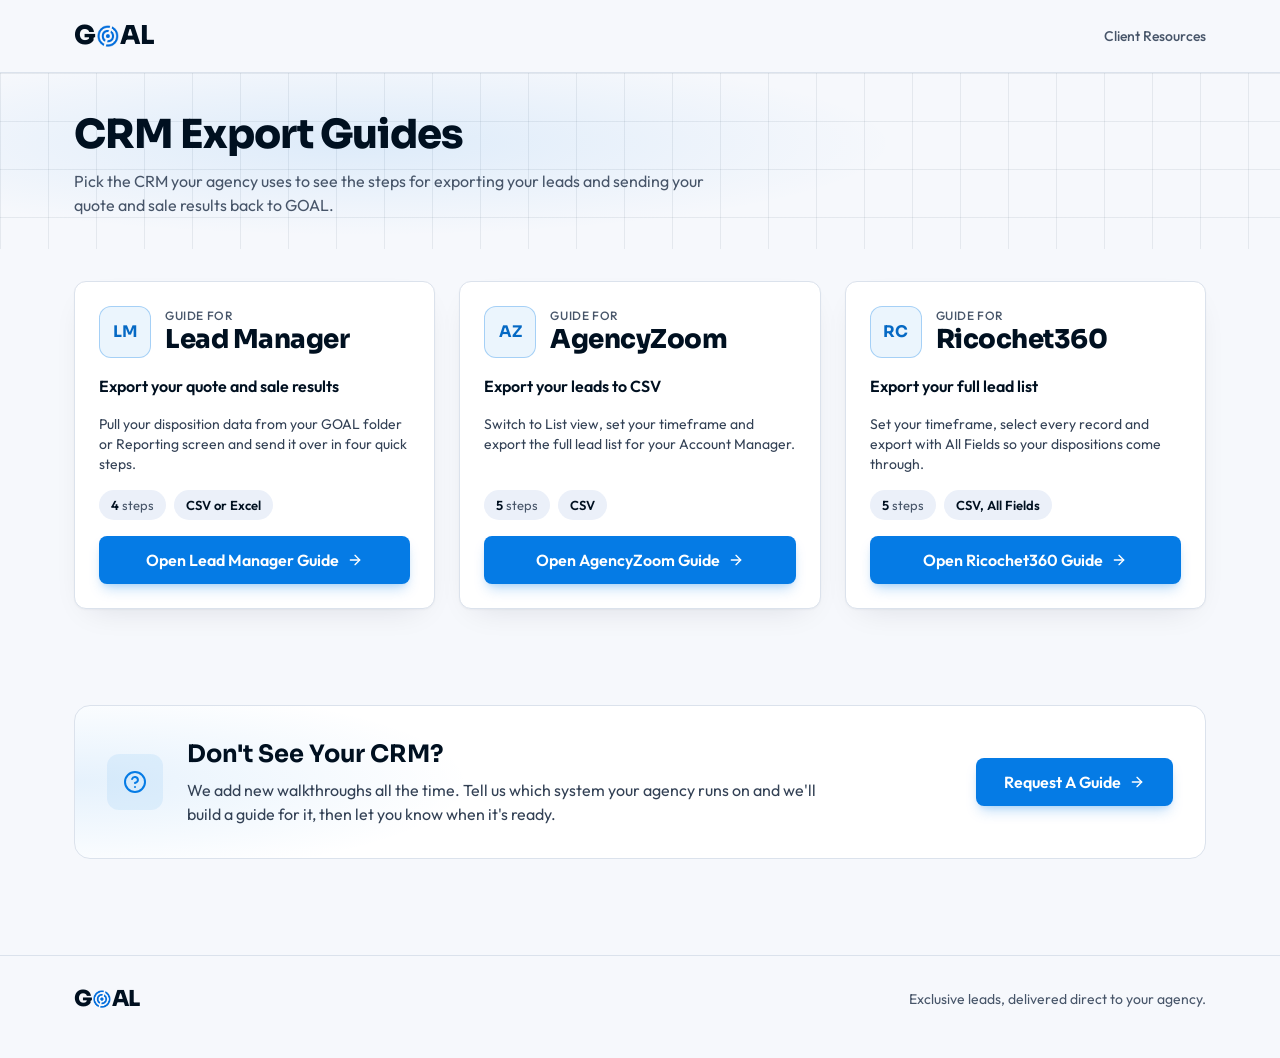
==== commit d6f574ca: "Match guide pages to the updated lead-export-guides site Compact task-first guide header with a jump" ====
--- a/index.html
+++ b/index.html
@@ -21,7 +21,6 @@
     <a class="logo" href="index.html" aria-label="GOAL Client Guides home">G<img src="assets/goal-mark.png" alt="">AL</a>
     <nav aria-label="Primary">
       <span class="meta">Client Resources</span>
-      <a class="btn btn-outline btn-sm" href="mailto:support@checkoutgoal.com">Contact Support</a>
     </nav>
   </div>
 </header>
--- a/assets/goal.css
+++ b/assets/goal.css
@@ -136,6 +136,29 @@
   border:1px solid var(--border-subtle);background:var(--surface);font-size:14px;line-height:20px;color:var(--ink-soft);}
 .chip svg{width:16px;height:16px;stroke:var(--brand);}
 
+/* ---------- Guide header (compact, task-first) ---------- */
+.guide-head{border-bottom:1px solid var(--border-subtle);background:var(--surface);}
+.guide-head .container{padding-top:28px;padding-bottom:24px;display:flex;flex-direction:column;gap:10px;}
+.guide-title{font-family:var(--font-display);font-weight:700;font-size:clamp(24px,3vw,30px);
+  line-height:1.2;letter-spacing:-.5px;}
+.guide-head .lead{font-size:16px;line-height:24px;color:var(--ink-soft);max-width:70ch;}
+.toc{margin-top:8px;}
+.toc-label{font-size:12px;line-height:16px;font-weight:600;text-transform:uppercase;letter-spacing:.6px;color:var(--ink-muted);margin-bottom:8px;}
+.toc ol{list-style:none;margin:0;padding:0;display:flex;flex-wrap:wrap;gap:8px;}
+.toc a{display:inline-flex;align-items:center;gap:10px;min-height:40px;padding:6px 14px 6px 6px;
+  border-radius:var(--radius-sm);border:1px solid var(--border-subtle);background:var(--ground);
+  color:var(--ink);font-size:14px;line-height:20px;font-weight:600;text-decoration:none;}
+.toc a:hover{border-color:var(--brand-border);background:var(--brand-tint);color:var(--ink);}
+.toc .n{width:28px;height:28px;flex-shrink:0;border-radius:6px;background:var(--brand);color:#fff;
+  display:flex;align-items:center;justify-content:center;font-family:var(--font-display);font-weight:700;font-size:14px;}
+@media (max-width:600px){ .toc ol{flex-direction:column;} .toc a{width:100%;} }
+[id^="step-"]{scroll-margin-top:24px;}
+main.guide{padding-top:32px;}
+.section-title{font-family:var(--font-display);font-weight:700;font-size:24px;line-height:32px;letter-spacing:-.3px;}
+.section > .section-title + .lead{margin:8px 0 24px;font-size:16px;line-height:24px;}
+main.guide .section{margin-top:56px;}
+main.guide .callouts{margin-top:32px;}
+
 .divider{height:1px;background:linear-gradient(90deg,rgba(5,123,229,0),var(--brand) 30%,var(--accent-amber) 70%,rgba(217,119,6,0));}
 
 /* ---------- Sections ---------- */
@@ -237,7 +260,7 @@
 
 /* illustrated steps (AgencyZoom) */
 .step-row{padding:24px;border-radius:var(--radius-md);background:var(--surface);border:1px solid var(--border-subtle);
-  display:flex;flex-wrap:wrap;gap:32px;align-items:center;}
+  display:flex;flex-wrap:wrap;gap:32px;align-items:flex-start;}
 .step-copy{flex:1 1 360px;min-width:0;display:flex;flex-direction:column;gap:12px;}
 .step-head{display:flex;align-items:center;gap:16px;}
 .mock{flex:1 1 360px;min-width:0;margin:0;padding:24px;border-radius:var(--radius-lg);background:var(--l-ground);
@@ -291,6 +314,7 @@
     --ink:#001020;--ink-soft:#334155;--ink-muted:#475569;--brand-text:#0569c4;}
   body{-webkit-print-color-adjust:exact;print-color-adjust:exact;}
   .hero{background-image:none;}
+  .toc{display:none;}
   .back-link,.site-header nav,.cta-panel{display:none;}
   .guide-card,.step,.step-row,.sheet,.callout,.sendto{break-inside:avoid;box-shadow:none;}
   main{padding-top:40px;} .section{margin-top:48px;}
